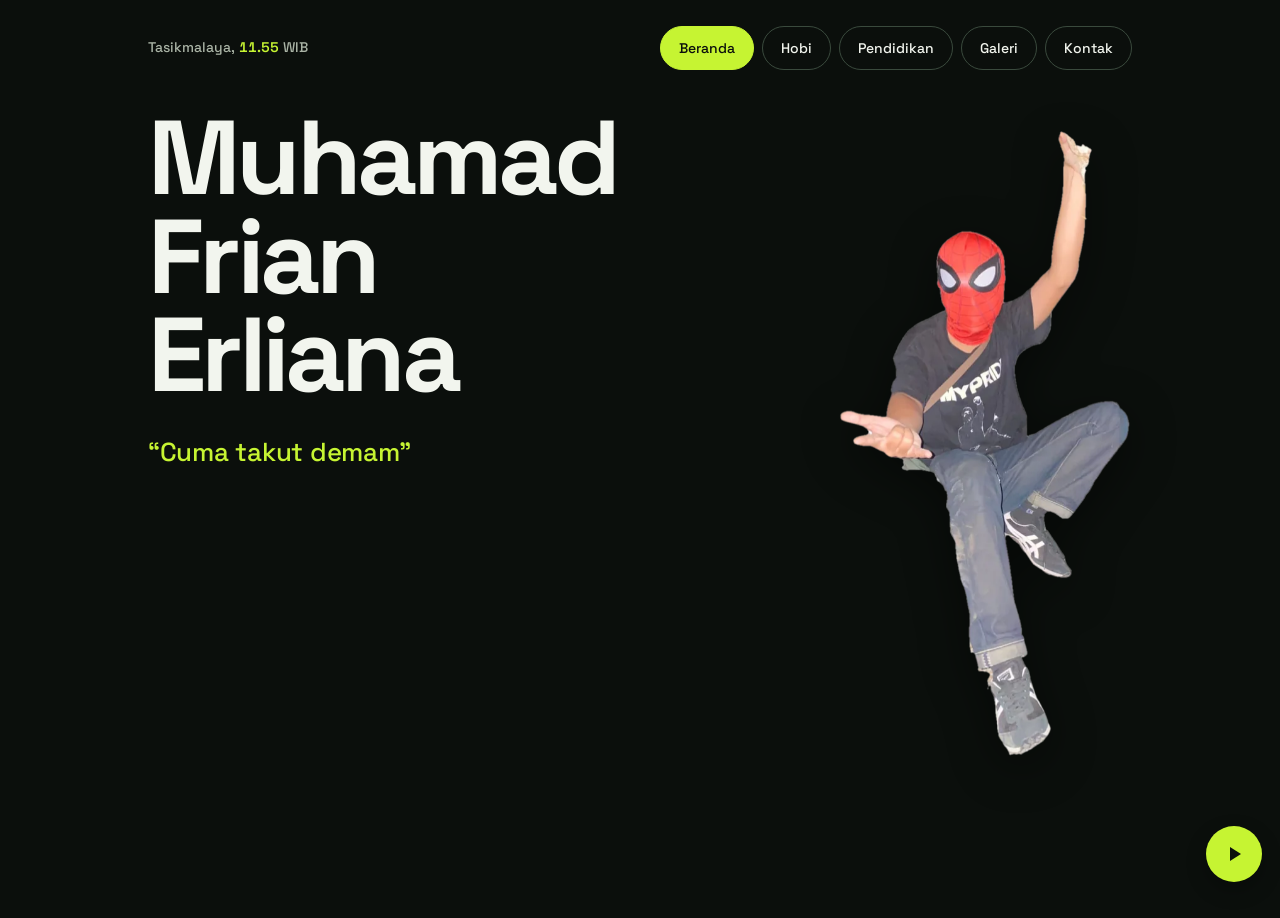
==== index.html @ 26eea3e5 "Foto Beranda bergerak melompat Co-Authored-By: Claude Sonnet 5.5 <noreply@anthropic.com> Claude-Sess" ====
<!DOCTYPE html>
<html lang="id">
<head>
<meta charset="utf-8">
<meta name="viewport" content="width=device-width, initial-scale=1, viewport-fit=cover">
<title>Muhamad Frian Erliana</title>
<link rel="preconnect" href="https://fonts.googleapis.com">
<link href="https://fonts.googleapis.com/css2?family=Space+Grotesk:wght@400;500;700&display=swap" rel="stylesheet">
<link rel="stylesheet" href="style.css?v=9">
</head>
<body>
<header class="hero bar" id="top">
  <div class="wrap">
    <div class="top">
      <span class="clock">Tasikmalaya, <b id="jam">--.--</b> WIB</span>
      <nav aria-label="Navigasi utama">
        <a href="#beranda">Beranda</a>
        <a href="#tentang">Hobi</a>
        <a href="#pendidikan">Pendidikan</a>
        <a href="#galeri">Galeri</a>
        <a href="#kontak">Kontak</a>
      </nav>
    </div>
  </div>
</header>

<main>
<div class="view" id="v-beranda">
  <div class="hero" style="padding-top:0"><div class="wrap">
    <div class="homegrid"><div class="homeleft">
    <h1 aria-label="Muhamad Frian Erliana">
      <span><i>Muhamad</i></span>
      <span><i>Frian</i></span>
      <span><i>Erliana</i></span>
    </h1>
    <p class="motto">&ldquo;Cuma takut demam&rdquo;</p>
    </div>
    <img class="homephoto" src="foto1.webp" alt="Frian duduk dengan topeng merah dan kaus hitam">
    </div>
  </div></div>
</div>

<div class="view" id="v-tentang">
<div class="hero ph"><div class="wrap"><h1 class="pt">Hobi</h1></div></div>
  <section>
    <div class="wrap">
      <p class="label">Tentang</p>
      
      <div class="about">
        <div class="cards">
          <div class="card"><span>Olahraga</span><strong>Futsal</strong><em>Pivot</em></div>
          <div class="card"><span>Olahraga</span><strong>Mini soccer</strong><em>Penyerang</em></div>
          <div class="card wide"><span>Game</span><strong>Mobile Legends</strong><em>All role</em></div>
        </div>
      </div>
    </div>
  </section>
</div>

<div class="view" id="v-pendidikan">
<div class="hero ph"><div class="wrap"><h1 class="pt">Pendidikan</h1></div></div>
  <section><div class="wrap">
    
    <div class="cards">
      <div class="card wide"><span>Program studi</span><strong>Teknik Informatika</strong></div>
      <div class="card wide"><span>Kampus</span><strong>Universitas Perjuangan Tasikmalaya</strong></div>
      <div class="card"><span>Kota</span><strong>Tasikmalaya</strong></div>
      <div class="card"><span>Status</span><strong>Mahasiswa</strong></div>
    </div>
  </div></section>
</div>

<div class="view" id="v-galeri">
<div class="hero ph"><div class="wrap"><h1 class="pt">Galeri</h1></div></div>
  <section class="gallery">
    <div class="wrap">
      <p class="label">Galeri</p>
      <div class="filters" role="group" aria-label="Saring foto">
        <button type="button" data-f="Abaw" aria-pressed="true">Abaw</button>
        <button type="button" data-f="Futsal" aria-pressed="false">Futsal</button>
        <button type="button" data-f="Mini soccer" aria-pressed="false">Mini soccer</button>
      </div>
      <div class="grid">
        <button class="shot" type="button" data-c="Abaw" data-i="0" aria-label="Perbesar foto 1"><img src="foto2.jpg" alt="Frian berbaring di atas spanduk Teknik Informatika" loading="lazy"><span>Abaw</span></button>
        <button class="shot" type="button" data-c="Abaw" data-i="1" aria-label="Perbesar foto 2"><img src="foto3.jpg" alt="Frian tengkurap di atas spanduk Informatics" loading="lazy"><span>Abaw</span></button>
        <button class="shot" type="button" data-c="Futsal" data-i="2" aria-label="Perbesar foto 3"><img src="foto4.jpg" alt="Foto bersama teman-teman setelah bermain futsal" loading="lazy"><span>Futsal</span></button>
        <button class="shot" type="button" data-c="Futsal" data-i="3" aria-label="Perbesar foto 4"><img src="foto5.jpg" alt="Foto bersama teman-teman futsal dengan pose tangan" loading="lazy"><span>Futsal</span></button>
        <button class="shot" type="button" data-c="Mini soccer" data-i="4" aria-label="Perbesar foto 5"><img src="foto6.jpg" alt="Foto bersama banyak teman di lapangan mini soccer pada malam hari" loading="lazy"><span>Mini soccer</span></button>
        <button class="shot" type="button" data-c="Mini soccer" data-i="5" aria-label="Perbesar foto 6"><img src="foto7.jpg" alt="Foto bersama teman-teman di lapangan mini soccer" loading="lazy"><span>Mini soccer</span></button>
      </div>
    </div>
  </section>
</div>

<div class="view" id="v-kontak">
<div class="hero ph"><div class="wrap"><h1 class="pt">Kontak</h1></div></div>
  <section class="contact">
    <div class="wrap">
      <p class="label">Kontak</p>
      <a class="mail" href="https://wa.me/6285861926862" rel="noopener">WhatsApp <span class="nb">0858-6192-6862</span></a>
      <div class="links">
        <a href="https://www.instagram.com/ms_abaw" rel="noopener">Instagram @ms_abaw</a>
      </div>
    </div>
  </section>
</div>
</main>

<audio id="bgm" loop playsinline preload="auto"></audio>
<button class="music" id="musicBtn" type="button" aria-label="Putar musik" aria-pressed="false">
  <svg class="i-play" viewBox="0 0 24 24" width="24" height="24" aria-hidden="true"><path d="M8 5v14l11-7z" fill="currentColor"/></svg>
  <svg class="i-pause" viewBox="0 0 24 24" width="24" height="24" aria-hidden="true"><path d="M7 5h4v14H7zM13 5h4v14h-4z" fill="currentColor"/></svg>
</button>
<div class="toast" id="toast" role="status" aria-live="polite"></div>


<div class="lb" id="lb" role="dialog" aria-modal="true" aria-label="Foto diperbesar">
  <img id="lbimg" alt="">
  <button class="x" type="button" id="lbx">Tutup</button>
  <button class="p" type="button" id="lbp" aria-label="Foto sebelumnya">Sebelumnya</button>
  <button class="n" type="button" id="lbn" aria-label="Foto berikutnya">Berikutnya</button>
  <div class="c" id="lbc"></div>
</div>
<script src="script.js?v=3"></script>
</body>
</html>
---- style.css ----
:root{
  --hero:#0B0F0C; --hero-ink:#F2F5EE; --hero-soft:#A9B3A5; --sun:#C6F432; --on-sun:#0B0F0C;
  --bg:#0B0F0C; --surface:#131A15; --ink:#F2F5EE; --muted:#A9B3A5; --line:#2E3A30; --link:#C6F432;
  box-sizing:border-box; padding-top:env(safe-area-inset-top,0px); padding-bottom:env(safe-area-inset-bottom,0px);
  color-scheme:dark;
}
html{scroll-padding-top:env(safe-area-inset-top,0px);scroll-behavior:smooth}
*{box-sizing:border-box}
body{margin:0;background:var(--bg);color:var(--ink);font:400 18px/1.7 "Space Grotesk",system-ui,sans-serif}
a{color:inherit}
:focus-visible{outline:3px solid var(--sun);outline-offset:3px}
.wrap{max-width:1040px;margin:0 auto;padding:0 28px}

/* hero */
.hero{background:var(--hero);color:var(--hero-ink);padding-bottom:64px;position:relative;overflow:hidden}
.top{display:flex;justify-content:space-between;align-items:center;padding:26px 0;font-weight:500;font-size:15px}
.clock{color:var(--hero-soft)}
.clock b{color:var(--sun);font-weight:600;font-variant-numeric:tabular-nums}
h1{margin:clamp(40px,9vw,110px) 0 0;font:700 clamp(56px,13.5vw,168px)/.88 "Space Grotesk",sans-serif;letter-spacing:-.045em}
h1 span{display:block;overflow:hidden;padding-bottom:.06em}
h1 span i{display:block;font-style:normal;animation:up .9s cubic-bezier(.2,.8,.2,1) both}
h1 span:nth-child(2) i{animation-delay:.1s}
h1 span:nth-child(3) i{animation-delay:.2s}
@keyframes up{from{transform:translateY(105%)}to{transform:none}}
.role{margin:44px 0 0;display:flex;gap:18px;align-items:baseline;flex-wrap:wrap}
.role strong{font:500 clamp(20px,2.6vw,28px)/1.3 "Space Grotesk",sans-serif;max-width:26ch}
.role span{color:var(--hero-soft);font-size:16px}
.badge{display:inline-block;margin-top:34px;background:var(--sun);color:var(--on-sun);font-weight:600;font-size:15px;padding:10px 18px;border-radius:999px;text-decoration:none}
.badge:hover{transform:translateY(-2px)}

/* sections */
section{padding:96px 0}
.label{font:500 15px "Space Grotesk",sans-serif;color:var(--muted);margin:0 0 22px;display:flex;align-items:center;gap:14px}
.label::after{content:"";height:1px;background:var(--line);flex:1}
.statement{font:500 clamp(26px,4vw,44px)/1.22 "Space Grotesk",sans-serif;letter-spacing:-.018em;margin:0 0 56px;max-width:24ch}
.statement em{font-style:normal;background:linear-gradient(transparent 62%,color-mix(in srgb,var(--sun) 70%,transparent) 62%)}
.about{display:block}
.about p{margin:0 0 18px;color:var(--muted);max-width:56ch}
dl{margin:0;border-top:2px solid var(--ink)}
dl div{display:flex;justify-content:space-between;gap:24px;padding:16px 0;border-bottom:1px solid var(--line)}
dt{color:var(--muted);font-size:15px}
dd{margin:0;font-weight:600;text-align:right}

.contact{border-top:1px solid var(--line)}
.mail{display:block;font:700 clamp(30px,6.4vw,76px)/1.05 "Space Grotesk",sans-serif;letter-spacing:-.035em;text-decoration:none;margin:8px 0 36px;overflow-wrap:anywhere;color:var(--ink)}
.mail:hover{color:var(--link)}
.links{display:flex;gap:12px;flex-wrap:wrap}
.links a{padding:12px 22px;border:1.5px solid #3A4A3D;border-radius:999px;font-weight:600;text-decoration:none;font-size:16px}
.links a:hover{background:var(--ink);color:var(--bg)}


.gallery{border-top:1px solid var(--line)}
.grid{display:grid;grid-template-columns:repeat(2,1fr);gap:20px}
@media (min-width:700px){.grid{grid-template-columns:repeat(3,1fr)}}
.shot[hidden]{display:none}
.music{position:fixed;right:18px;bottom:calc(18px + env(safe-area-inset-bottom,0px));z-index:40;width:56px;height:56px;border-radius:50%;border:0;background:var(--sun);color:var(--on-sun);display:grid;place-items:center;cursor:pointer;box-shadow:0 8px 20px rgba(0,0,0,.28)}
.music:hover{transform:scale(1.06)}
.music:focus-visible{outline:3px solid var(--link);outline-offset:3px}
.music .i-pause{display:none}
.music[aria-pressed="true"] .i-play{display:none}
.music[aria-pressed="true"] .i-pause{display:block}
.music[aria-pressed="true"]{animation:ring 2s ease-out infinite}
@keyframes ring{0%{box-shadow:0 8px 20px rgba(0,0,0,.28),0 0 0 0 rgba(255,216,77,.55)}100%{box-shadow:0 8px 20px rgba(0,0,0,.28),0 0 0 16px rgba(255,216,77,0)}}
.toast{position:fixed;right:18px;bottom:calc(86px + env(safe-area-inset-bottom,0px));z-index:40;background:var(--ink);color:var(--bg);font-weight:500;font-size:14px;padding:10px 16px;border-radius:10px;opacity:0;transform:translateY(6px);transition:opacity .25s,transform .25s;pointer-events:none}
.toast.on{opacity:1;transform:none}
@media (prefers-reduced-motion:reduce){.music[aria-pressed="true"]{animation:none}.music:hover{transform:none}}
.filters{display:flex;gap:8px;flex-wrap:wrap;margin:0 0 24px}
.filters button{all:unset;cursor:pointer;padding:9px 18px;border-radius:999px;border:1.5px solid #3A4A3D;font-weight:600;font-size:15px}
.filters button[aria-pressed="true"]{background:var(--sun);border-color:var(--sun);color:var(--on-sun)}
.filters button:focus-visible{outline:3px solid var(--link);outline-offset:3px}
.shot{all:unset;cursor:zoom-in;display:block;position:relative;border-radius:14px;overflow:hidden;aspect-ratio:3/4;background:var(--surface)}
.shot img{width:100%;height:100%;object-fit:cover;display:block;transition:transform .5s cubic-bezier(.2,.8,.2,1)}
.shot:hover img{transform:scale(1.04)}
.shot:focus-visible{outline:3px solid var(--link);outline-offset:4px}
.shot span{position:absolute;left:14px;bottom:14px;background:var(--sun);color:var(--on-sun);font-weight:600;font-size:14px;padding:6px 14px;border-radius:999px}
.lb{position:fixed;inset:0;z-index:50;background:rgba(6,8,24,.94);display:none;align-items:center;justify-content:center;padding:calc(56px + env(safe-area-inset-top,0px)) 16px calc(56px + env(safe-area-inset-bottom,0px))}
.lb.on{display:flex}
.lb img{max-width:100%;max-height:100%;object-fit:contain;border-radius:8px}
.lb button{all:unset;cursor:pointer;position:absolute;color:#fff;font:600 15px "Space Grotesk",sans-serif;padding:10px 18px;border-radius:999px;background:rgba(255,255,255,.14)}
.lb button:hover{background:rgba(255,255,255,.26)}
.lb button:focus-visible{outline:3px solid var(--sun)}
.lb .x{top:calc(12px + env(safe-area-inset-top,0px));right:16px}
.lb .p{bottom:calc(12px + env(safe-area-inset-bottom,0px));left:16px}
.lb .n{bottom:calc(12px + env(safe-area-inset-bottom,0px));right:16px}
.lb .c{position:absolute;bottom:calc(20px + env(safe-area-inset-bottom,0px));left:50%;transform:translateX(-50%);color:#fff;font-size:14px}
@media (max-width:760px){.grid{gap:12px}}

.bar{padding-bottom:0}
.hero.ph{padding-bottom:56px}
h1.pt{font-size:clamp(48px,11vw,120px);margin-top:clamp(20px,4vw,48px);line-height:.92}
.view{display:none}.view.on{display:block}
.view .label{display:none}
.homelinks{padding:72px 0}
.homelinks a{display:flex;justify-content:space-between;align-items:baseline;gap:20px;padding:24px 0;border-bottom:1px solid var(--line);text-decoration:none;font:700 clamp(28px,5vw,52px)/1.1 "Space Grotesk",sans-serif;letter-spacing:-.025em}
.homelinks a:first-child{border-top:2px solid var(--ink)}
.homelinks small{font:500 15px "Space Grotesk",sans-serif;color:var(--muted);letter-spacing:0;text-align:right}
.homelinks a:hover{color:var(--link)}
.statement{margin-bottom:48px}
#v-beranda h1{margin-top:clamp(0px,1.5vw,16px)}
.homegrid{display:flex;align-items:flex-start;justify-content:space-between;gap:12px}
.homeleft{flex:1 1 auto;min-width:0}
.homephoto{flex:0 0 auto;display:block;width:min(42%,340px);height:auto;margin-top:clamp(16px,3vw,32px);filter:drop-shadow(0 14px 22px rgba(0,0,0,.3))}
@media (max-width:760px){#v-beranda h1{font-size:clamp(38px,10.5vw,80px)}}
@media (max-width:760px){
  .top{flex-wrap:wrap;row-gap:6px}
  .homelinks small{display:none}
  .about{grid-template-columns:1fr;gap:40px}
  section{padding:68px 0}
}
@media (prefers-reduced-motion:reduce){h1 span i{animation:none}html{scroll-behavior:auto}.badge:hover{transform:none}}

.motto{margin:28px 0 0;font:500 clamp(18px,3.2vw,26px)/1.3 "Space Grotesk",sans-serif;color:var(--sun);letter-spacing:-.01em}
.motto+.badge{margin-top:24px}

/* Neon Pitch: navigasi pil seragam */
.hero{background:var(--hero)}
.top{flex-wrap:wrap;row-gap:14px;column-gap:24px;font-size:14px}
.top nav{display:flex;flex-wrap:wrap;gap:8px}
.top nav a,.filters button,.links a,.lb button{min-height:44px;padding:0 18px;display:inline-flex;align-items:center;border-radius:999px;font:500 14px/1 "Space Grotesk",sans-serif;text-decoration:none}
.top nav a{border:1px solid #3A4A3D;color:var(--hero-ink)}
.top nav a:hover{border-color:var(--sun)}
.top nav a[aria-current]{background:var(--sun);border-color:var(--sun);color:var(--on-sun)}
.filters button{font-weight:500}
.links a:hover{background:var(--sun);border-color:var(--sun);color:var(--on-sun)}
.homephoto{filter:drop-shadow(0 12px 24px rgba(0,0,0,.45))}
dl{border-top:2px solid var(--sun)}
@media (max-width:760px){
  .homegrid{flex-direction:column;gap:20px}
  .homephoto{width:min(62%,240px);max-height:42vh;object-fit:contain;object-position:left top;margin-top:0}
  #v-beranda h1{font-size:clamp(40px,13vw,80px)}
  h1.pt{font-size:clamp(40px,13vw,80px)}
}

/* kartu, jarak, kontak */
.cards{display:grid;grid-template-columns:repeat(2,minmax(0,1fr));gap:12px}
.card{padding:18px;border-radius:18px;background:var(--surface);border:1px solid var(--line);display:flex;flex-direction:column;gap:4px}
.card.wide{grid-column:span 2}
.card span{font-size:13px;color:var(--muted)}
.card strong{font:700 20px/1.25 "Space Grotesk",sans-serif}
.card em{font-style:normal;font-weight:500;font-size:15px;color:var(--sun)}
.mail{overflow-wrap:normal}
.nb{white-space:nowrap}
@media (max-width:760px){
  .hero.ph{padding-bottom:28px}
  h1.pt{margin-top:24px}
  section{padding:28px 0 40px}
  .mail{font-size:clamp(26px,7.4vw,76px);margin-top:0}
  .gallery .filters{margin-top:0}
}
@media (min-width:761px){.cards{grid-template-columns:repeat(3,minmax(0,1fr))}.card.wide{grid-column:auto}}

/* desktop: nama tidak terpotong, foto muat layar */
@media (min-width:761px){
  #v-beranda h1{font-size:clamp(64px,8.2vw,124px)}
  .homephoto{width:auto;max-width:40%;max-height:70vh;object-fit:contain}
}
.lb{background:rgba(6,9,7,.98)}

main{padding-bottom:calc(96px + env(safe-area-inset-bottom,0px))}

/* foto Beranda: gerakan melompat */
.homephoto{transform-origin:50% 100%;will-change:transform;cursor:pointer;-webkit-tap-highlight-color:transparent;animation:lompat 1.6s cubic-bezier(.3,0,.4,1) infinite}
@keyframes lompat{
  0%,100%{transform:translateY(0) scale(1.05,.94)}
  15%{transform:translateY(0) scale(1.05,.94)}
  50%{transform:translateY(-44px) scale(.97,1.04)}
  85%{transform:translateY(0) scale(1.05,.94)}
}
@media (prefers-reduced-motion:reduce){.homephoto{animation:none}}
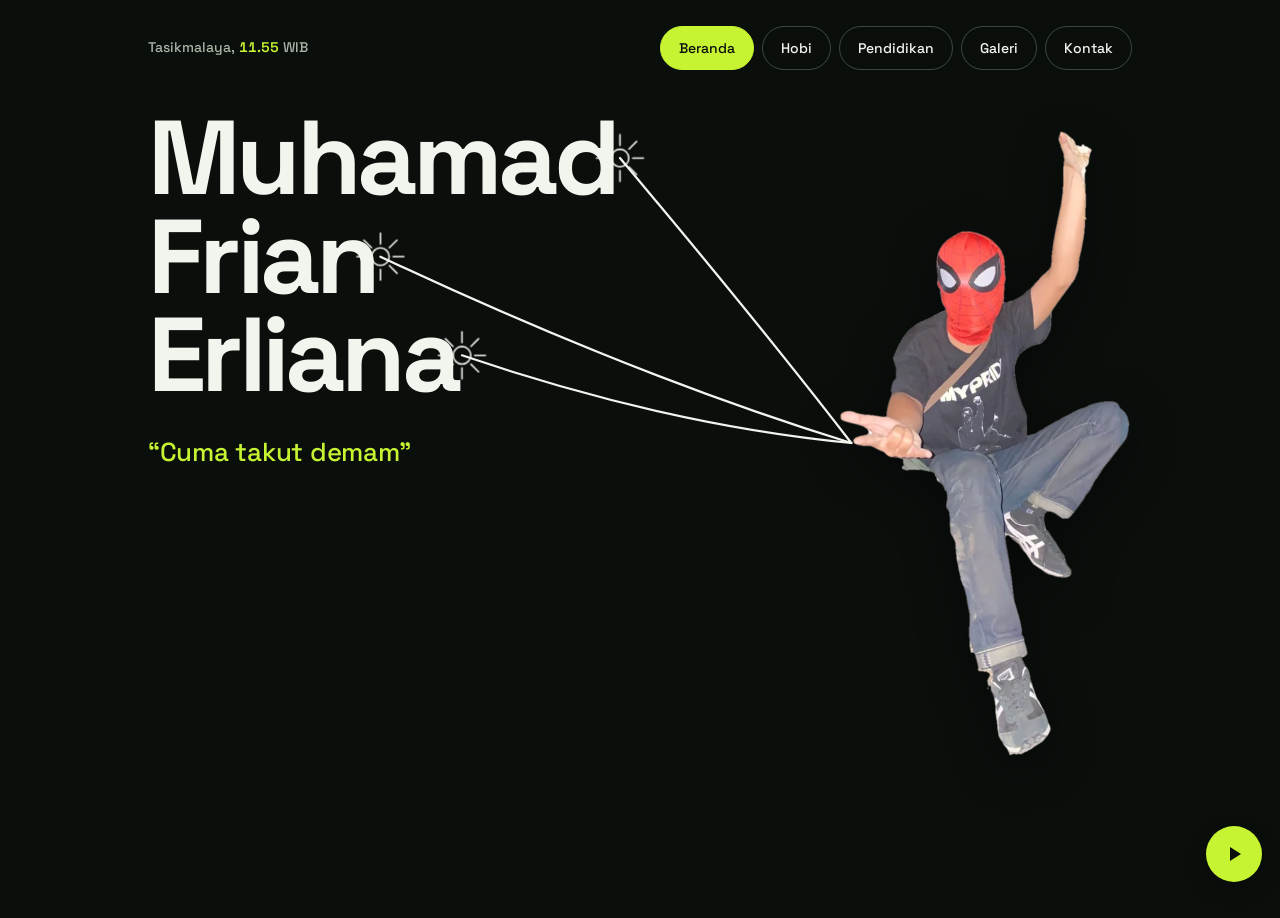
==== commit 026c28b8: "Beranda: tiga jaring ditembak sekaligus dari tangan berpose, nama muncul saat jaring menempel; foto " ====
--- a/index.html
+++ b/index.html
@@ -6,7 +6,8 @@
 <title>Muhamad Frian Erliana</title>
 <link rel="preconnect" href="https://fonts.googleapis.com">
 <link href="https://fonts.googleapis.com/css2?family=Space+Grotesk:wght@400;500;700&display=swap" rel="stylesheet">
-<link rel="stylesheet" href="style.css?v=9">
+<script>try{if(!matchMedia("(prefers-reduced-motion: reduce)").matches)document.documentElement.classList.add("wb")}catch(e){}</script>
+<link rel="stylesheet" href="style.css?v=10">
 </head>
 <body>
 <header class="hero bar" id="top">
@@ -27,7 +28,7 @@
 <main>
 <div class="view" id="v-beranda">
   <div class="hero" style="padding-top:0"><div class="wrap">
-    <div class="homegrid"><div class="homeleft">
+    <div class="homegrid"><svg class="fx" id="fx" aria-hidden="true"></svg><div class="homeleft">
     <h1 aria-label="Muhamad Frian Erliana">
       <span><i>Muhamad</i></span>
       <span><i>Frian</i></span>
@@ -121,6 +122,6 @@
   <button class="n" type="button" id="lbn" aria-label="Foto berikutnya">Berikutnya</button>
   <div class="c" id="lbc"></div>
 </div>
-<script src="script.js?v=3"></script>
+<script src="script.js?v=4"></script>
 </body>
 </html>
--- a/style.css
+++ b/style.css
@@ -158,12 +158,21 @@
 
 main{padding-bottom:calc(96px + env(safe-area-inset-bottom,0px))}
 
-/* foto Beranda: gerakan melompat */
-.homephoto{transform-origin:50% 100%;will-change:transform;cursor:pointer;-webkit-tap-highlight-color:transparent;animation:lompat 1.6s cubic-bezier(.3,0,.4,1) infinite}
-@keyframes lompat{
-  0%,100%{transform:translateY(0) scale(1.05,.94)}
-  15%{transform:translateY(0) scale(1.05,.94)}
-  50%{transform:translateY(-44px) scale(.97,1.04)}
-  85%{transform:translateY(0) scale(1.05,.94)}
+
+
+/* Beranda: tiga jaring menembak nama */
+.homegrid{position:relative}
+.homephoto{transform-origin:50% 100%;cursor:pointer;-webkit-tap-highlight-color:transparent}
+#v-beranda h1 span{overflow:visible}
+.wb #v-beranda h1 span i,.wb .motto{opacity:0}
+.wb.wbdone #v-beranda h1 span i,.wb.wbdone .motto{opacity:1}
+svg.fx{position:absolute;inset:0;width:100%;height:100%;pointer-events:none;overflow:visible;z-index:2}
+svg.fx path.web{fill:none;stroke:var(--hero-ink);stroke-width:2.2;stroke-linecap:round;opacity:0}
+svg.fx .hit{transform-box:fill-box;transform-origin:center;opacity:0}
+svg.fx .hit line,svg.fx .hit circle{stroke:var(--hero-ink);stroke-width:1.6;fill:none;stroke-linecap:round}
+@media (max-width:760px){
+  .homegrid{flex-direction:row;align-items:flex-start;gap:8px}
+  .homephoto{width:42%;max-height:none;margin-top:8px}
+  #v-beranda h1{font-size:clamp(30px,8.6vw,80px)}
+  .motto{font-size:16px;margin-top:18px}
 }
-@media (prefers-reduced-motion:reduce){.homephoto{animation:none}}
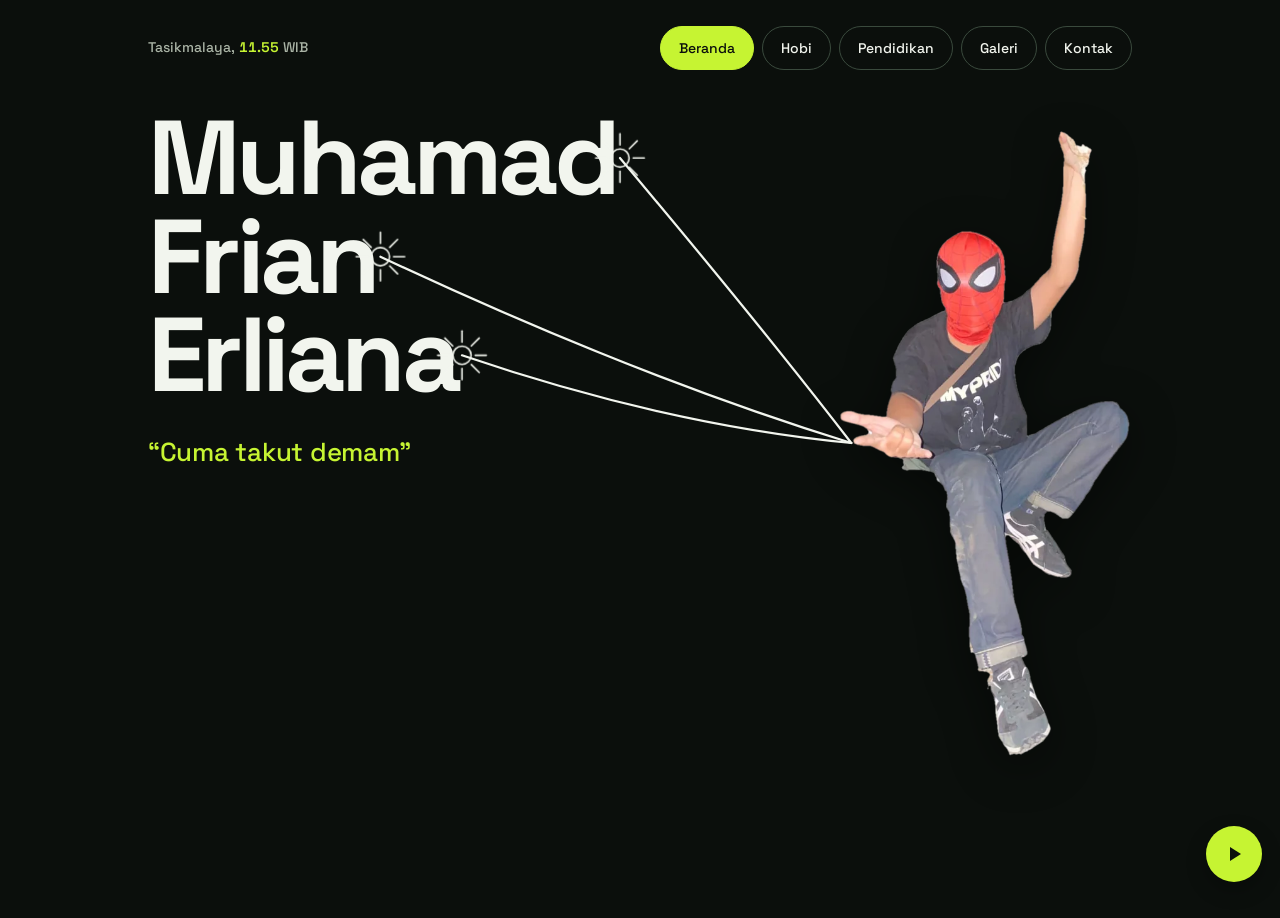
==== commit 5cd11c77: "Foto Beranda bergoyang setelah jaring keluar Co-Authored-By: Claude Sonnet 5.5 <noreply@anthropic.co" ====
--- a/index.html
+++ b/index.html
@@ -7,7 +7,7 @@
 <link rel="preconnect" href="https://fonts.googleapis.com">
 <link href="https://fonts.googleapis.com/css2?family=Space+Grotesk:wght@400;500;700&display=swap" rel="stylesheet">
 <script>try{if(!matchMedia("(prefers-reduced-motion: reduce)").matches)document.documentElement.classList.add("wb")}catch(e){}</script>
-<link rel="stylesheet" href="style.css?v=10">
+<link rel="stylesheet" href="style.css?v=11">
 </head>
 <body>
 <header class="hero bar" id="top">
@@ -122,6 +122,6 @@
   <button class="n" type="button" id="lbn" aria-label="Foto berikutnya">Berikutnya</button>
   <div class="c" id="lbc"></div>
 </div>
-<script src="script.js?v=4"></script>
+<script src="script.js?v=5"></script>
 </body>
 </html>
--- a/style.css
+++ b/style.css
@@ -176,3 +176,8 @@
   #v-beranda h1{font-size:clamp(30px,8.6vw,80px)}
   .motto{font-size:16px;margin-top:18px}
 }
+
+/* foto goyang setelah jaring */
+.homephoto.goyang{animation:goyang 2.4s ease-in-out infinite}
+@keyframes goyang{0%,100%{transform:rotate(-4deg)}50%{transform:rotate(4deg)}}
+@media (prefers-reduced-motion:reduce){.homephoto.goyang{animation:none}}
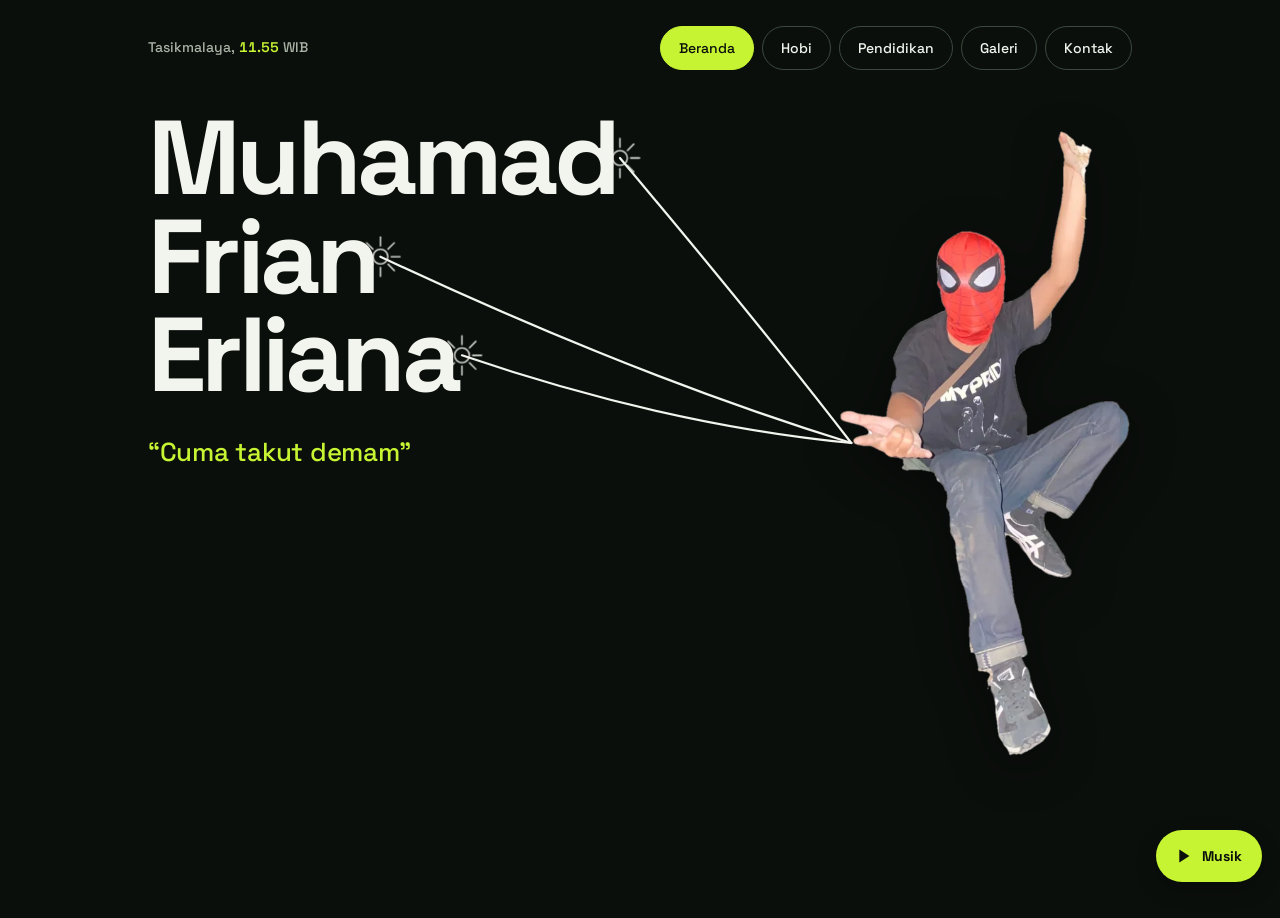
==== commit c78461a8: "Pratinjau tautan dan favicon, tombol Musik berlabel, transisi halaman, tombol WhatsApp, filter Semua" ====
--- a/index.html
+++ b/index.html
@@ -4,10 +4,22 @@
 <meta charset="utf-8">
 <meta name="viewport" content="width=device-width, initial-scale=1, viewport-fit=cover">
 <title>Muhamad Frian Erliana</title>
+<meta name="description" content="Portofolio Muhamad Frian Erliana, mahasiswa Teknik Informatika Universitas Perjuangan Tasikmalaya. Hobi futsal, mini soccer, dan Mobile Legends.">
+<meta name="theme-color" content="#0B0F0C">
+<meta property="og:type" content="website">
+<meta property="og:locale" content="id_ID">
+<meta property="og:title" content="Muhamad Frian Erliana">
+<meta property="og:description" content="Mahasiswa Teknik Informatika di Tasikmalaya. Lihat hobi, pendidikan, galeri, dan kontak.">
+<meta property="og:url" content="https://muhamdfrianerliana.github.io/MuhamadFrianErliana/">
+<meta property="og:image" content="https://muhamdfrianerliana.github.io/MuhamadFrianErliana/og.jpg">
+<meta property="og:image:width" content="1200">
+<meta property="og:image:height" content="630">
+<meta name="twitter:card" content="summary_large_image">
+<link rel="icon" href="favicon.svg" type="image/svg+xml">
 <link rel="preconnect" href="https://fonts.googleapis.com">
 <link href="https://fonts.googleapis.com/css2?family=Space+Grotesk:wght@400;500;700&display=swap" rel="stylesheet">
 <script>try{if(!matchMedia("(prefers-reduced-motion: reduce)").matches)document.documentElement.classList.add("wb")}catch(e){}</script>
-<link rel="stylesheet" href="style.css?v=11">
+<link rel="stylesheet" href="style.css?v=12">
 </head>
 <body>
 <header class="hero bar" id="top">
@@ -77,7 +89,8 @@
     <div class="wrap">
       <p class="label">Galeri</p>
       <div class="filters" role="group" aria-label="Saring foto">
-        <button type="button" data-f="Abaw" aria-pressed="true">Abaw</button>
+        <button type="button" data-f="Semua" aria-pressed="true">Semua</button>
+        <button type="button" data-f="Abaw" aria-pressed="false">Abaw</button>
         <button type="button" data-f="Futsal" aria-pressed="false">Futsal</button>
         <button type="button" data-f="Mini soccer" aria-pressed="false">Mini soccer</button>
       </div>
@@ -98,19 +111,19 @@
   <section class="contact">
     <div class="wrap">
       <p class="label">Kontak</p>
-      <a class="mail" href="https://wa.me/6285861926862" rel="noopener">WhatsApp <span class="nb">0858-6192-6862</span></a>
-      <div class="links">
-        <a href="https://www.instagram.com/ms_abaw" rel="noopener">Instagram @ms_abaw</a>
-      </div>
+      <p class="mail">0858-6192-6862</p>
+      <div class="links"><a class="wa" href="https://wa.me/6285861926862" rel="noopener">Chat WhatsApp</a>
+      <a href="https://www.instagram.com/ms_abaw" rel="noopener">Instagram @ms_abaw</a></div>
     </div>
   </section>
 </div>
 </main>
 
-<audio id="bgm" loop playsinline preload="auto"></audio>
+<audio id="bgm" loop playsinline preload="none"></audio>
 <button class="music" id="musicBtn" type="button" aria-label="Putar musik" aria-pressed="false">
   <svg class="i-play" viewBox="0 0 24 24" width="24" height="24" aria-hidden="true"><path d="M8 5v14l11-7z" fill="currentColor"/></svg>
   <svg class="i-pause" viewBox="0 0 24 24" width="24" height="24" aria-hidden="true"><path d="M7 5h4v14H7zM13 5h4v14h-4z" fill="currentColor"/></svg>
+  <span class="mt">Musik</span>
 </button>
 <div class="toast" id="toast" role="status" aria-live="polite"></div>
 
@@ -122,6 +135,6 @@
   <button class="n" type="button" id="lbn" aria-label="Foto berikutnya">Berikutnya</button>
   <div class="c" id="lbc"></div>
 </div>
-<script src="script.js?v=5"></script>
+<script src="script.js?v=6"></script>
 </body>
 </html>
--- a/style.css
+++ b/style.css
@@ -181,3 +181,25 @@
 .homephoto.goyang{animation:goyang 2.4s ease-in-out infinite}
 @keyframes goyang{0%,100%{transform:rotate(-4deg)}50%{transform:rotate(4deg)}}
 @media (prefers-reduced-motion:reduce){.homephoto.goyang{animation:none}}
+
+/* 2: tombol musik berlabel */
+.music{width:auto;height:auto;min-height:52px;padding:0 20px 0 16px;border-radius:999px;display:inline-flex;align-items:center;gap:8px;font:700 14px/1 "Space Grotesk",sans-serif}
+.music svg{width:22px;height:22px;flex:0 0 auto}
+.music[aria-pressed="true"] .mt{font-size:0}
+.music[aria-pressed="true"] .mt::after{content:"Jeda";font-size:14px}
+.toast{right:18px;max-width:calc(100% - 36px)}
+/* 3: transisi antar halaman */
+.view.on:not(#v-beranda){animation:viewin .4s cubic-bezier(.2,.8,.2,1) both}
+@keyframes viewin{from{opacity:0;transform:translateY(10px)}to{opacity:1;transform:none}}
+@media (prefers-reduced-motion:reduce){.view.on:not(#v-beranda){animation:none}}
+/* 4: desktop lebih rapat */
+@media (min-width:761px){
+  h1.pt{font-size:clamp(48px,6.5vw,92px);margin-top:28px}
+  .hero.ph{padding-bottom:32px}
+  section{padding:56px 0 72px}
+  .mail{font-size:clamp(36px,5vw,64px)}
+}
+/* 5: tombol WhatsApp */
+.mail{margin:8px 0 24px;overflow-wrap:normal;white-space:nowrap}
+.links a.wa{background:var(--sun);border-color:var(--sun);color:var(--on-sun);font-weight:700}
+.links a.wa:hover{filter:brightness(1.08)}
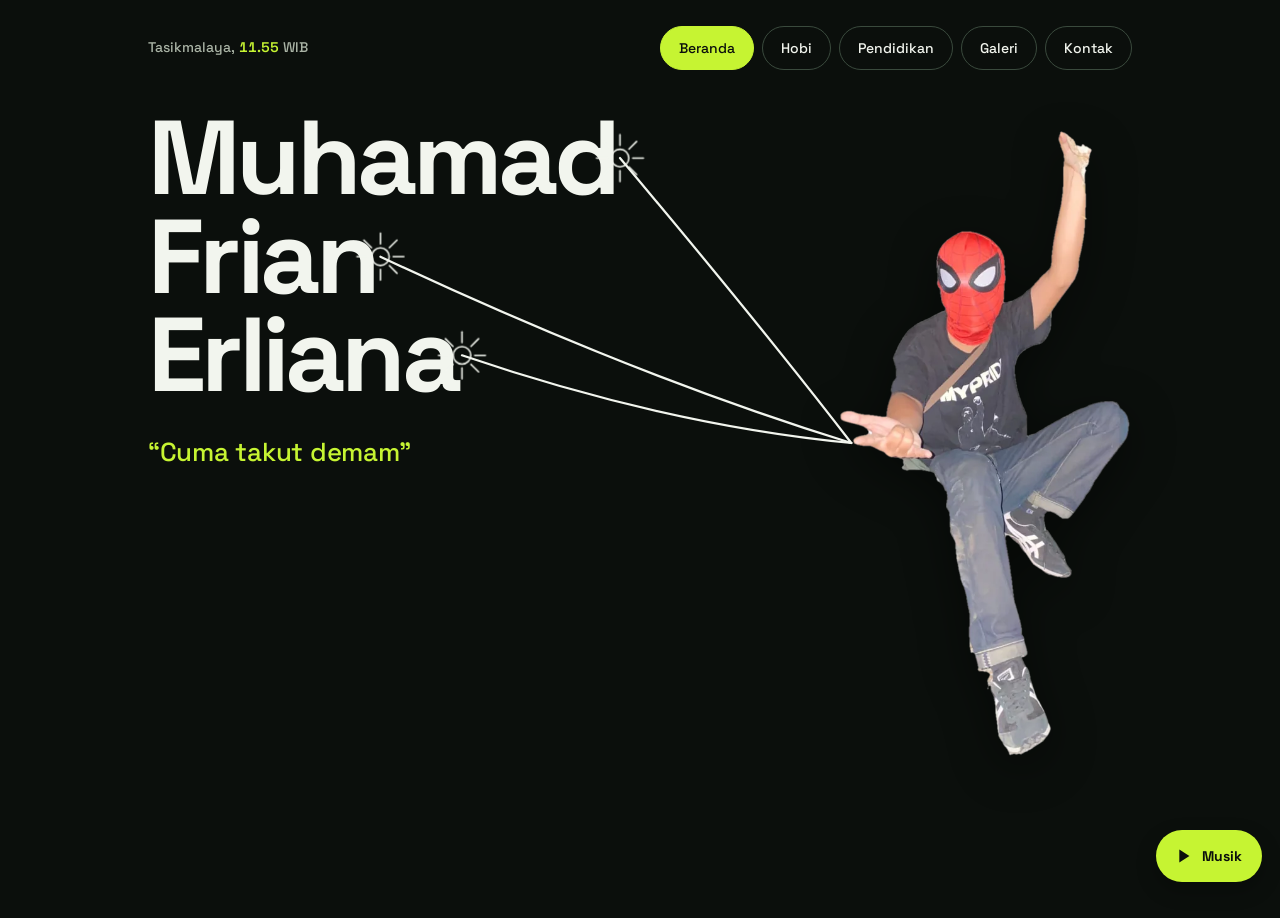
==== commit f617b480: "Galeri: hapus tombol Semua, semua foto tampil awal, ketuk kategori aktif untuk melepas filter Co-Aut" ====
--- a/index.html
+++ b/index.html
@@ -19,7 +19,7 @@
 <link rel="preconnect" href="https://fonts.googleapis.com">
 <link href="https://fonts.googleapis.com/css2?family=Space+Grotesk:wght@400;500;700&display=swap" rel="stylesheet">
 <script>try{if(!matchMedia("(prefers-reduced-motion: reduce)").matches)document.documentElement.classList.add("wb")}catch(e){}</script>
-<link rel="stylesheet" href="style.css?v=12">
+<link rel="stylesheet" href="style.css?v=13">
 </head>
 <body>
 <header class="hero bar" id="top">
@@ -89,7 +89,6 @@
     <div class="wrap">
       <p class="label">Galeri</p>
       <div class="filters" role="group" aria-label="Saring foto">
-        <button type="button" data-f="Semua" aria-pressed="true">Semua</button>
         <button type="button" data-f="Abaw" aria-pressed="false">Abaw</button>
         <button type="button" data-f="Futsal" aria-pressed="false">Futsal</button>
         <button type="button" data-f="Mini soccer" aria-pressed="false">Mini soccer</button>
@@ -135,6 +134,6 @@
   <button class="n" type="button" id="lbn" aria-label="Foto berikutnya">Berikutnya</button>
   <div class="c" id="lbc"></div>
 </div>
-<script src="script.js?v=6"></script>
+<script src="script.js?v=7"></script>
 </body>
 </html>
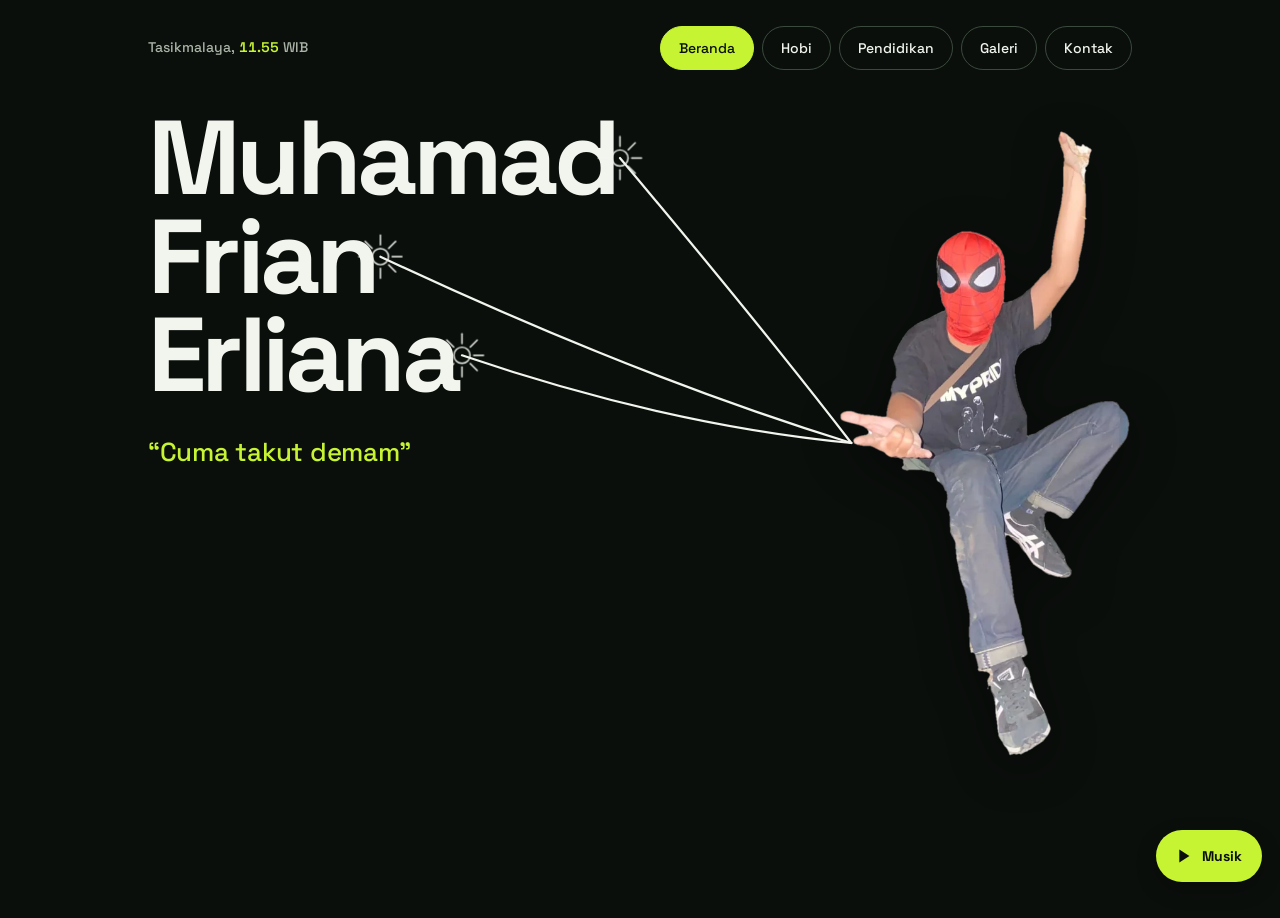
==== commit c9360ec8: "Galeri: foto tampil sesuai tombol terpilih, awal Abaw Co-Authored-By: Claude Sonnet 5.5 <noreply@ant" ====
--- a/index.html
+++ b/index.html
@@ -19,7 +19,7 @@
 <link rel="preconnect" href="https://fonts.googleapis.com">
 <link href="https://fonts.googleapis.com/css2?family=Space+Grotesk:wght@400;500;700&display=swap" rel="stylesheet">
 <script>try{if(!matchMedia("(prefers-reduced-motion: reduce)").matches)document.documentElement.classList.add("wb")}catch(e){}</script>
-<link rel="stylesheet" href="style.css?v=13">
+<link rel="stylesheet" href="style.css?v=14">
 </head>
 <body>
 <header class="hero bar" id="top">
@@ -89,7 +89,7 @@
     <div class="wrap">
       <p class="label">Galeri</p>
       <div class="filters" role="group" aria-label="Saring foto">
-        <button type="button" data-f="Abaw" aria-pressed="false">Abaw</button>
+        <button type="button" data-f="Abaw" aria-pressed="true">Abaw</button>
         <button type="button" data-f="Futsal" aria-pressed="false">Futsal</button>
         <button type="button" data-f="Mini soccer" aria-pressed="false">Mini soccer</button>
       </div>
@@ -134,6 +134,6 @@
   <button class="n" type="button" id="lbn" aria-label="Foto berikutnya">Berikutnya</button>
   <div class="c" id="lbc"></div>
 </div>
-<script src="script.js?v=7"></script>
+<script src="script.js?v=8"></script>
 </body>
 </html>
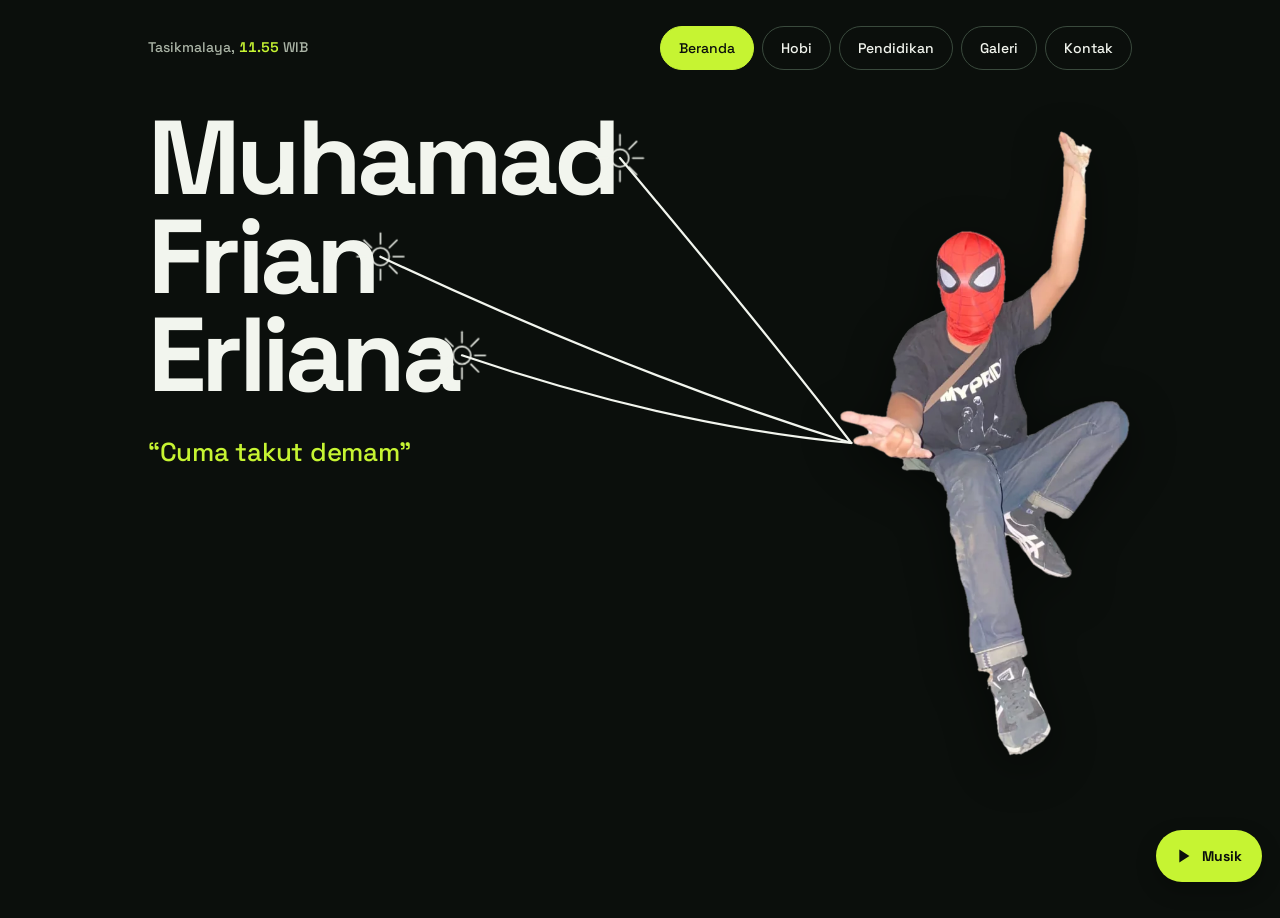
==== commit 8d614b12: "Kontak: tambah tombol TikTok Co-Authored-By: Claude Sonnet 5.5 <noreply@anthropic.com> Claude-Sessio" ====
--- a/index.html
+++ b/index.html
@@ -19,7 +19,7 @@
 <link rel="preconnect" href="https://fonts.googleapis.com">
 <link href="https://fonts.googleapis.com/css2?family=Space+Grotesk:wght@400;500;700&display=swap" rel="stylesheet">
 <script>try{if(!matchMedia("(prefers-reduced-motion: reduce)").matches)document.documentElement.classList.add("wb")}catch(e){}</script>
-<link rel="stylesheet" href="style.css?v=14">
+<link rel="stylesheet" href="style.css?v=15">
 </head>
 <body>
 <header class="hero bar" id="top">
@@ -112,7 +112,8 @@
       <p class="label">Kontak</p>
       <p class="mail">0858-6192-6862</p>
       <div class="links"><a class="wa" href="https://wa.me/6285861926862" rel="noopener">Chat WhatsApp</a>
-      <a href="https://www.instagram.com/ms_abaw" rel="noopener">Instagram @ms_abaw</a></div>
+      <a href="https://www.instagram.com/ms_abaw" rel="noopener">Instagram @ms_abaw</a>
+      <a href="https://www.tiktok.com/@mhmdfrn12" rel="noopener">TikTok @mhmdfrn12</a></div>
     </div>
   </section>
 </div>
@@ -134,6 +135,6 @@
   <button class="n" type="button" id="lbn" aria-label="Foto berikutnya">Berikutnya</button>
   <div class="c" id="lbc"></div>
 </div>
-<script src="script.js?v=8"></script>
+<script src="script.js?v=9"></script>
 </body>
 </html>
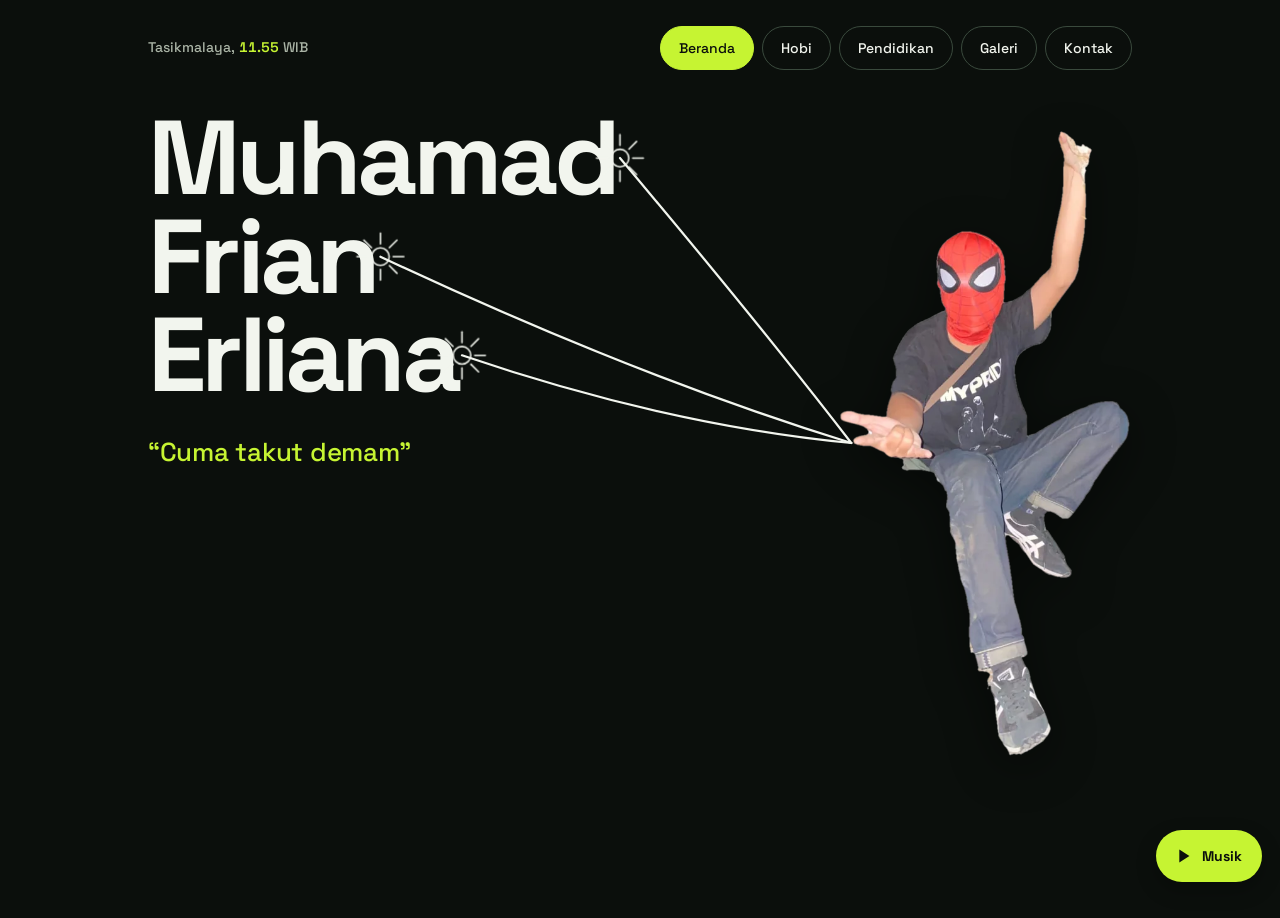
==== commit 5314399c: "Kontak: hapus teks nomor, semua tombol sama warna lime Co-Authored-By: Claude Sonnet 5.5 <noreply@an" ====
--- a/index.html
+++ b/index.html
@@ -19,7 +19,7 @@
 <link rel="preconnect" href="https://fonts.googleapis.com">
 <link href="https://fonts.googleapis.com/css2?family=Space+Grotesk:wght@400;500;700&display=swap" rel="stylesheet">
 <script>try{if(!matchMedia("(prefers-reduced-motion: reduce)").matches)document.documentElement.classList.add("wb")}catch(e){}</script>
-<link rel="stylesheet" href="style.css?v=15">
+<link rel="stylesheet" href="style.css?v=16">
 </head>
 <body>
 <header class="hero bar" id="top">
@@ -110,8 +110,7 @@
   <section class="contact">
     <div class="wrap">
       <p class="label">Kontak</p>
-      <p class="mail">0858-6192-6862</p>
-      <div class="links"><a class="wa" href="https://wa.me/6285861926862" rel="noopener">Chat WhatsApp</a>
+      <div class="links"><a href="https://wa.me/6285861926862" rel="noopener">Chat WhatsApp</a>
       <a href="https://www.instagram.com/ms_abaw" rel="noopener">Instagram @ms_abaw</a>
       <a href="https://www.tiktok.com/@mhmdfrn12" rel="noopener">TikTok @mhmdfrn12</a></div>
     </div>
@@ -135,6 +134,6 @@
   <button class="n" type="button" id="lbn" aria-label="Foto berikutnya">Berikutnya</button>
   <div class="c" id="lbc"></div>
 </div>
-<script src="script.js?v=9"></script>
+<script src="script.js?v=10"></script>
 </body>
 </html>
--- a/style.css
+++ b/style.css
@@ -203,3 +203,8 @@
 .mail{margin:8px 0 24px;overflow-wrap:normal;white-space:nowrap}
 .links a.wa{background:var(--sun);border-color:var(--sun);color:var(--on-sun);font-weight:700}
 .links a.wa:hover{filter:brightness(1.08)}
+
+/* Kontak: semua tombol sama warnanya */
+.links{margin-top:8px}
+.links a,.links a.wa{background:var(--sun);border-color:var(--sun);color:var(--on-sun);font-weight:700}
+.links a:hover,.links a.wa:hover{background:var(--sun);border-color:var(--sun);color:var(--on-sun);filter:brightness(1.08)}
